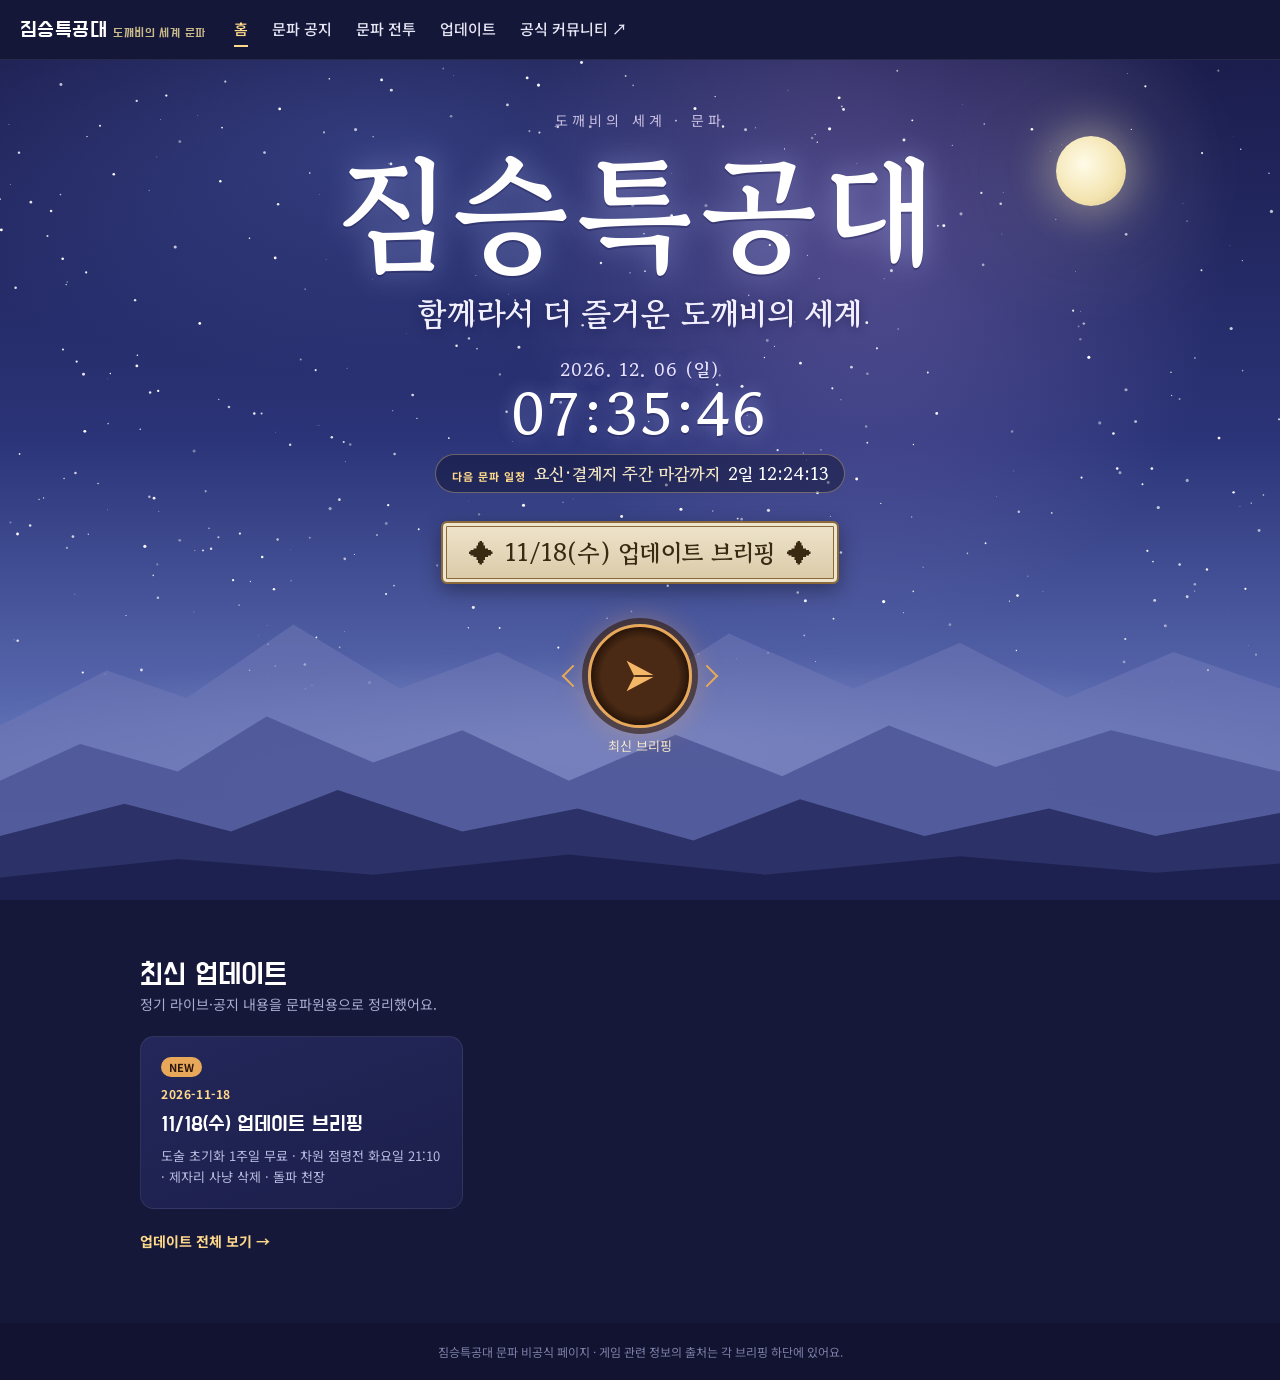
==== index.html @ 5939bd53 "문파 전투: 게임 화면·공식 일정 반영" ====
<!doctype html>
<html lang="ko">
<head>
<meta charset="utf-8">
<meta name="viewport" content="width=device-width,initial-scale=1,viewport-fit=cover">
<title>짐승특공대 · 도깨비의 세계 문파</title>
<link rel="preconnect" href="https://fonts.googleapis.com">
<link rel="preconnect" href="https://fonts.gstatic.com" crossorigin>
<link rel="stylesheet" href="https://fonts.googleapis.com/css2?family=Do+Hyeon&family=Gowun+Batang:wght@700&family=Noto+Sans+KR:wght@400;500;700&display=swap">
<link rel="stylesheet" href="site.css">
<style>
*{box-sizing:border-box}
html,body{margin:0;background:#16183a;color:#fff;font-family:"Noto Sans KR",system-ui,sans-serif}

/* ── 첫 화면 ── */
.hero{position:relative;min-height:calc(100svh - 60px);overflow:hidden;display:flex;flex-direction:column;align-items:center;justify-content:center;text-align:center;
  background:
    radial-gradient(ellipse 40% 70% at 68% 20%,rgba(170,140,220,.35),transparent 70%),
    radial-gradient(ellipse 60% 40% at 30% 10%,rgba(90,110,200,.35),transparent 70%),
    linear-gradient(180deg,#1b1d4d 0%,#2b3478 45%,#5a6ab0 78%,#8a90c8 100%)}
#sky{position:absolute;inset:0;width:100%;height:100%;pointer-events:none}
.moon{position:absolute;top:9%;right:12%;width:70px;height:70px;border-radius:50%;
  background:radial-gradient(circle at 40% 40%,#fffbe8,#f3e4b0 60%,#d9c48a);
  box-shadow:0 0 40px 10px rgba(255,240,190,.35),0 0 120px 40px rgba(255,240,190,.12)}
@media (max-width:600px){.moon{top:3%;right:7%;width:44px;height:44px}}
.mountains{position:absolute;left:0;right:0;bottom:0;width:100%;height:46%;pointer-events:none}
.mist{position:absolute;left:-10%;right:-10%;bottom:8%;height:22%;pointer-events:none;
  background:radial-gradient(ellipse at center,rgba(220,225,255,.28),transparent 65%);filter:blur(10px);animation:drift 18s ease-in-out infinite alternate}
@keyframes drift{from{transform:translateX(-4%)}to{transform:translateX(4%)}}

.hero-in{position:relative;z-index:2;display:flex;flex-direction:column;align-items:center;gap:18px;padding:40px 20px 18vh}
.kicker{font-size:14px;letter-spacing:.3em;color:#d9cfee;opacity:.9}
.title{font-family:"Gowun Batang",serif;font-weight:700;font-size:clamp(56px,12vw,124px);line-height:1;margin:0;
  color:#fff;letter-spacing:.04em;text-shadow:0 2px 0 rgba(30,30,80,.4),0 0 30px rgba(190,200,255,.45)}
.tagline{font-size:clamp(20px,3.2vw,32px);font-family:"Gowun Batang",serif;font-weight:700;color:#f2efff;margin:0;text-shadow:0 2px 10px rgba(20,20,60,.5)}
.clock{display:flex;flex-direction:column;align-items:center;gap:2px;margin:2px 0 4px;font-family:"Gowun Batang",serif;font-weight:700;color:#fff;text-shadow:0 2px 0 rgba(30,30,80,.4),0 0 18px rgba(190,200,255,.4)}
.clock .cd{font-size:clamp(14px,1.8vw,18px);color:#e6e0ff;letter-spacing:.06em}
.clock .ct{font-size:clamp(34px,6vw,58px);line-height:1.05;letter-spacing:.06em;font-variant-numeric:tabular-nums}
.clock .nx{margin-top:8px;display:inline-flex;align-items:baseline;gap:8px;flex-wrap:wrap;justify-content:center;padding:6px 16px;border-radius:999px;background:rgba(12,14,40,.45);border:1px solid rgba(255,217,138,.35);color:#f3e6c4;text-decoration:none;font-size:clamp(14px,1.8vw,17px);text-shadow:none}
.clock .nx:hover{border-color:#ffd98a}
.clock .nx .nxl{font-family:"Noto Sans KR",sans-serif;font-size:11px;font-weight:700;letter-spacing:.08em;color:#ffd98a}
.clock .nx b{color:#fff;font-variant-numeric:tabular-nums}
.plaque{display:inline-flex;align-items:center;gap:12px;margin-top:6px;padding:12px 26px;border-radius:6px;
  font-family:"Gowun Batang",serif;font-weight:700;font-size:clamp(17px,2.4vw,24px);color:#3a2a14;text-decoration:none;
  background:linear-gradient(#efe4cc,#d9c9a6);border:2px solid #8a6a3a;
  box-shadow:inset 0 0 0 3px #efe4cc,inset 0 0 0 4px #8a6a3a,0 6px 20px rgba(0,0,0,.35);transition:transform .2s}
.plaque:hover{transform:translateY(-2px)}
.go{margin-top:22px;width:104px;height:104px;border-radius:50%;display:grid;place-items:center;text-decoration:none;
  background:radial-gradient(circle,#4a2a14 55%,#2a160a 70%);border:3px solid #e8a85a;
  box-shadow:0 0 0 6px rgba(42,22,10,.6),0 0 30px rgba(255,170,80,.45);animation:pulse 2.6s ease-in-out infinite;position:relative}
.go::before,.go::after{content:"";position:absolute;width:14px;height:14px;border:2px solid #e8a85a;border-width:2px 2px 0 0;top:50%}
.go::before{left:-26px;transform:translateY(-50%) rotate(-135deg)}
.go::after{right:-26px;transform:translateY(-50%) rotate(45deg)}
.go svg{width:46px;height:46px}
.go span{position:absolute;bottom:-30px;font-size:13px;color:#f6e7c8;white-space:nowrap}
@keyframes pulse{0%,100%{box-shadow:0 0 0 6px rgba(42,22,10,.6),0 0 24px rgba(255,170,80,.35)}50%{box-shadow:0 0 0 6px rgba(42,22,10,.6),0 0 44px rgba(255,170,80,.7)}}
.leaf{position:absolute;top:-20px;width:12px;height:7px;border-radius:0 100% 0 100%;background:#9fbf5a;opacity:.75;pointer-events:none;animation:fall linear infinite}
@keyframes fall{to{transform:translate(var(--dx),110vh) rotate(720deg)}}

/* ── 최신 업데이트 ── */
.latest{background:#16183a;padding:56px 20px 72px}
.latest .in{max-width:1000px;margin:0 auto;display:flex;flex-direction:column;gap:22px}
.latest h2{font-family:"Do Hyeon",sans-serif;font-weight:400;font-size:30px;margin:0}
.latest .sub{color:#a9acd0;font-size:14px;margin:0}
.cards{display:grid;grid-template-columns:repeat(auto-fill,minmax(280px,1fr));gap:16px}
.ucard{display:flex;flex-direction:column;gap:8px;padding:20px;border-radius:14px;text-decoration:none;color:#fff;
  background:linear-gradient(160deg,#23275a,#1c1f4a);border:1px solid rgba(255,255,255,.08);transition:transform .2s,border-color .2s}
.ucard:hover{transform:translateY(-3px);border-color:#ffd98a}
.ucard .d{font-size:12px;color:#ffd98a;font-weight:700;letter-spacing:.05em}
.ucard .t{font-family:"Do Hyeon",sans-serif;font-size:22px}
.ucard .s{font-size:13px;color:#b9bce0;line-height:1.6}
.ucard .new{align-self:flex-start;font-size:11px;font-weight:700;background:#e8a85a;color:#2a160a;padding:2px 8px;border-radius:99px}
.more{align-self:flex-start;color:#ffd98a;text-decoration:none;font-size:14px;font-weight:700}
footer{background:#111330;color:#7d80a8;font-size:12px;text-align:center;padding:20px}
@media (prefers-reduced-motion:reduce){.mist,.go,.leaf{animation:none}.leaf{display:none}}
</style>
</head>
<body>
<header class="gnb">
  <a class="logo" href="index.html">짐승특공대<small>도깨비의 세계 문파</small></a>
  <nav>
    <a href="index.html" class="on">홈</a>
    <a href="notice.html">문파 공지</a>
    <a href="battle.html">문파 전투</a>
    <a href="updates.html">업데이트</a>
    <a href="https://forum.kakaogames.com/dokkaebi" target="_blank" rel="noopener"><span class="pc">공식 </span>커뮤니티 ↗</a>
  </nav>
</header>

<section class="hero">
  <canvas id="sky" aria-hidden="true"></canvas>
  <div class="moon" aria-hidden="true"></div>
  <div class="mist" aria-hidden="true"></div>
  <svg class="mountains" viewBox="0 0 1440 420" preserveAspectRatio="none" aria-hidden="true">
    <path fill="#6f78b6" opacity=".55" d="M0 230 L120 170 L210 200 L330 120 L450 190 L560 150 L690 210 L820 130 L960 190 L1080 140 L1200 200 L1320 150 L1440 190 V420 H0Z"/>
    <path fill="#4a5394" opacity=".8" d="M0 290 L90 250 L200 280 L300 220 L420 270 L520 235 L640 290 L760 240 L880 285 L1000 230 L1120 275 L1250 235 L1440 280 V420 H0Z"/>
    <path fill="#2c3268" d="M0 350 L140 315 L260 345 L380 300 L520 345 L650 320 L780 355 L900 310 L1040 350 L1180 320 L1300 350 L1440 325 V420 H0Z"/>
    <path fill="#1d2150" d="M0 395 L200 375 L420 392 L640 370 L860 392 L1080 372 L1300 390 L1440 380 V420 H0Z"/>
  </svg>

  <div class="hero-in">
    <span class="kicker">도깨비의 세계 · 문파</span>
    <h1 class="title">짐승특공대</h1>
    <p class="tagline">함께라서 더 즐거운 도깨비의 세계</p>
    <div class="clock" aria-live="off"><span class="cd" id="clkDate"></span><span class="ct" id="clkTime">--:--:--</span><a class="nx" id="nx" href="battle.html"><span class="nxl">다음 문파 일정</span><span id="nxName">-</span><b id="nxCd">-</b></a></div>
    <a class="plaque" id="latestPlaque" href="updates.html">✦ <span>업데이트 브리핑 보기</span> ✦</a>
    <a class="go" id="latestGo" href="updates.html" aria-label="최신 업데이트 브리핑 열기">
      <svg viewBox="0 0 48 48"><path d="M10 8 L40 24 L10 40 L18 24Z" fill="#f4b768"/><path d="M18 24 L40 24" stroke="#4a2a14" stroke-width="2"/></svg>
      <span>최신 브리핑</span>
    </a>
  </div>
</section>

<section class="latest">
  <div class="in">
    <div><h2>최신 업데이트</h2><p class="sub">정기 라이브·공지 내용을 문파원용으로 정리했어요.</p></div>
    <div class="cards" id="cards"></div>
    <a class="more" href="updates.html">업데이트 전체 보기 →</a>
  </div>
</section>

<footer>짐승특공대 문파 비공식 페이지 · 게임 관련 정보의 출처는 각 브리핑 하단에 있어요.</footer>

<script src="updates.js"></script>
<script src="schedule.js"></script>
<script>
(function(){
  /* 최신 브리핑 연결 + 카드 3개 */
  var list=(window.UPDATES||[]).slice(0,3);
  if(list[0]){
    document.getElementById('latestPlaque').href=list[0].file;
    document.getElementById('latestPlaque').querySelector('span').textContent=list[0].title;
    document.getElementById('latestGo').href=list[0].file;
  }
  document.getElementById('cards').innerHTML=list.map(function(u,i){
    return '<a class="ucard" href="'+u.file+'">'+(i===0?'<span class="new">NEW</span>':'')+
      '<span class="d">'+u.date+'</span><span class="t">'+u.title+'</span><span class="s">'+u.summary+'</span></a>';
  }).join('');

  /* 실시간 시계 (한국 시간) */
  var dEl=document.getElementById('clkDate'),tEl=document.getElementById('clkTime');
  var fd=new Intl.DateTimeFormat('ko-KR',{timeZone:'Asia/Seoul',year:'numeric',month:'2-digit',day:'2-digit',weekday:'short'});
  var ft=new Intl.DateTimeFormat('ko-KR',{timeZone:'Asia/Seoul',hour:'2-digit',minute:'2-digit',second:'2-digit',hour12:false});
  function tick(){var n=new Date(),p={};fd.formatToParts(n).forEach(function(x){p[x.type]=x.value;});
    dEl.textContent=p.year+'. '+p.month+'. '+p.day+' ('+p.weekday+')';
    tEl.textContent=ft.format(n).replace(/^24/,'00');
    if(window.BattleTime){var s=BattleTime.soonest(n.getTime());
      document.getElementById('nxName').textContent=s.live?s.b.name:(s.b.kind==='deadline'?'요신·결계지 주간 마감까지':s.b.name+'까지');
      document.getElementById('nxCd').textContent=s.live?'지금 전투 시작!':BattleTime.fmt(s.ms).text;}}
  tick();setInterval(tick,1000);

  /* 별 반짝임 */
  var c=document.getElementById('sky'),x=c.getContext('2d'),stars=[],dpr=Math.min(window.devicePixelRatio||1,2);
  var still=window.matchMedia('(prefers-reduced-motion: reduce)').matches;
  function size(){c.width=c.offsetWidth*dpr;c.height=c.offsetHeight*dpr;stars=[];
    var n=Math.round(c.offsetWidth*c.offsetHeight/2600);
    for(var i=0;i<n;i++)stars.push({x:Math.random()*c.width,y:Math.random()*c.height*.75,r:(Math.random()*1.3+.3)*dpr,p:Math.random()*6.28,s:Math.random()*.02+.005});}
  function draw(){x.clearRect(0,0,c.width,c.height);
    for(var i=0;i<stars.length;i++){var s=stars[i];s.p+=s.s;x.globalAlpha=.35+.65*Math.abs(Math.sin(s.p));
      x.fillStyle='#fff';x.beginPath();x.arc(s.x,s.y,s.r,0,6.28);x.fill();}
    if(!still)requestAnimationFrame(draw);}
  size();draw();window.addEventListener('resize',function(){size();if(still)draw();});

  /* 떨어지는 잎 */
  if(!still){var h=document.querySelector('.hero');
    for(var i=0;i<9;i++){var l=document.createElement('i');l.className='leaf';
      l.style.left=(Math.random()*100)+'%';l.style.setProperty('--dx',(Math.random()*240-120)+'px');
      l.style.animationDuration=(10+Math.random()*10)+'s';l.style.animationDelay=(-Math.random()*20)+'s';
      if(i%3===0)l.style.background='#f2a7b8';h.appendChild(l);}}
})();
</script>
</body>
</html>
---- site.css ----
/* 공통 상단 메뉴 (모든 페이지) */
.gnb{position:sticky;top:0;z-index:50;display:flex;align-items:center;gap:28px;
  height:60px;padding:0 max(20px,env(safe-area-inset-left,0px));
  background:rgba(22,24,58,.92);backdrop-filter:blur(8px);-webkit-backdrop-filter:blur(8px);
  border-bottom:1px solid rgba(255,255,255,.08);font-family:"Noto Sans KR",system-ui,sans-serif}
.gnb .logo{font-family:"Do Hyeon","Noto Sans KR",sans-serif;font-size:22px;color:#fff;text-decoration:none;letter-spacing:.02em;white-space:nowrap}
.gnb .logo small{font-size:13px;color:#c8b98a;margin-left:6px}
.gnb nav{display:flex;gap:24px;overflow-x:auto;scrollbar-width:none}
.gnb nav a{color:#e6e6f5;text-decoration:none;font-size:15px;font-weight:500;white-space:nowrap;padding:6px 0;border-bottom:2px solid transparent}
.gnb nav a:hover{color:#fff}
.gnb nav a.on{color:#ffd98a;border-bottom-color:#ffd98a}
@media (max-width:560px){.gnb{gap:16px}.gnb .logo small{display:none}.gnb nav{gap:16px}.gnb nav a{font-size:14px}}
@media (max-width:420px){.gnb .pc{display:none}.gnb{gap:12px}.gnb nav{gap:12px}}
@media (max-width:480px){.gnb .logo{display:none}.gnb nav{gap:14px}.gnb nav a{font-size:14px}}
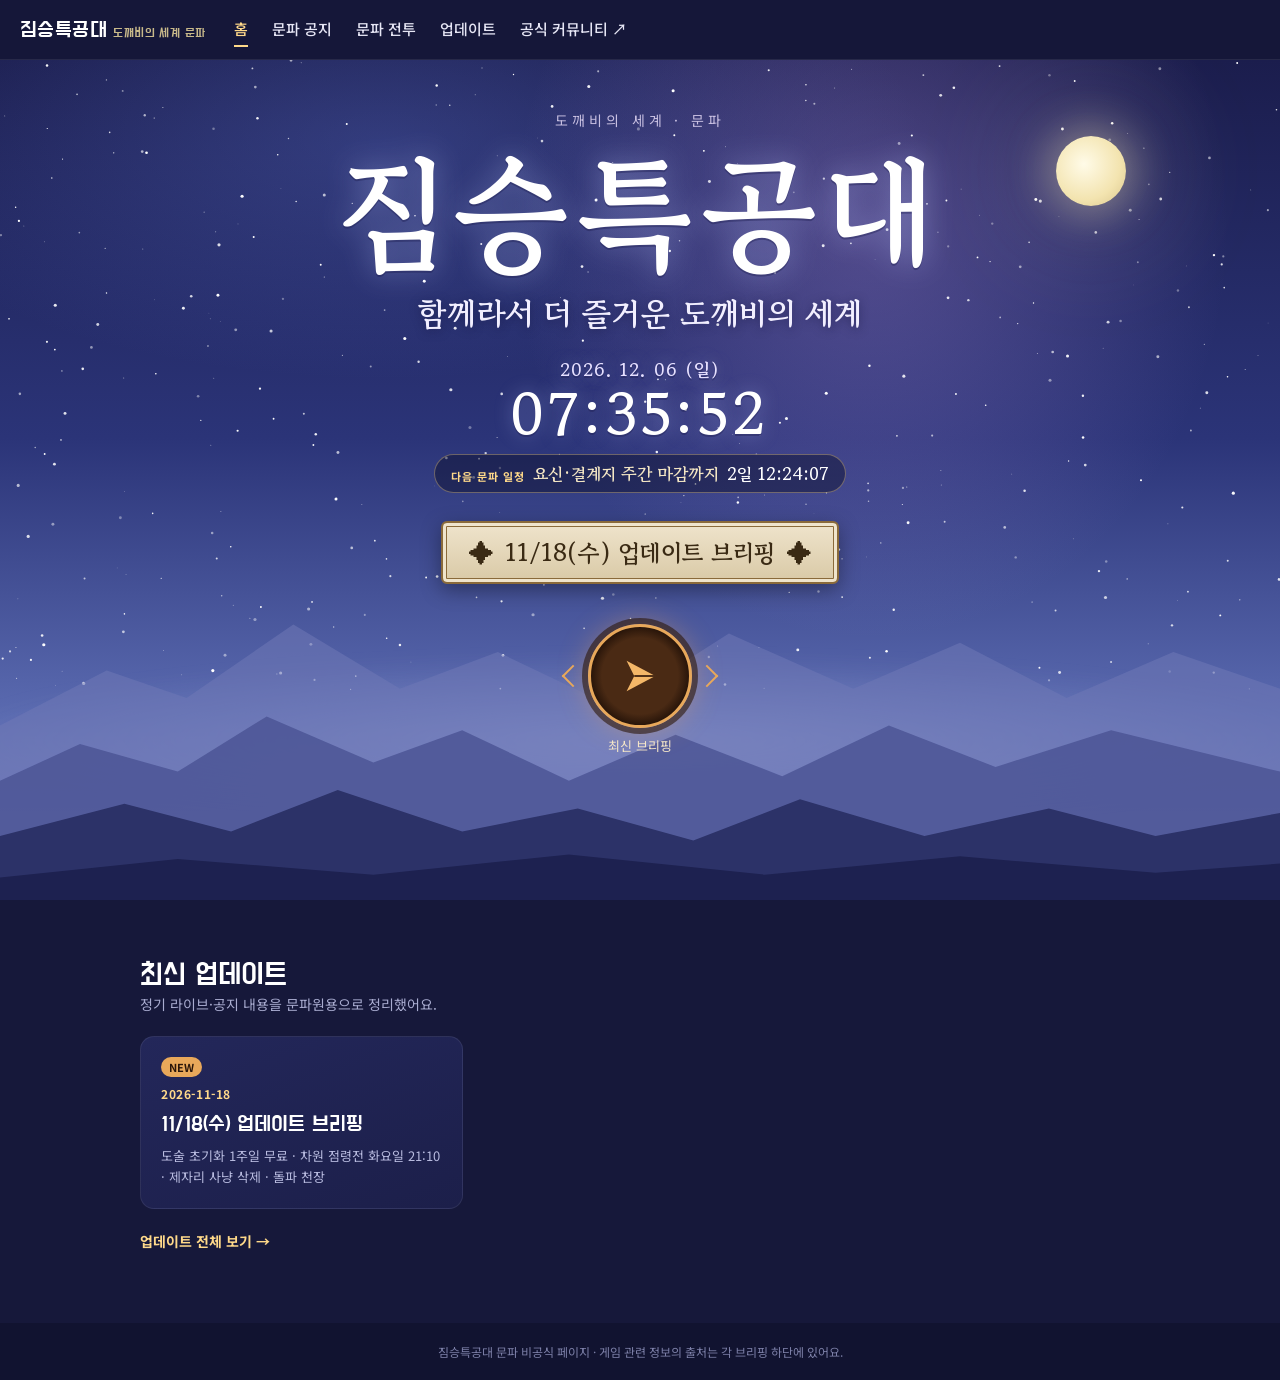
==== commit d9c41fdf: "일정 스크립트 캐시 갱신" ====
--- a/index.html
+++ b/index.html
@@ -122,7 +122,7 @@
 <footer>짐승특공대 문파 비공식 페이지 · 게임 관련 정보의 출처는 각 브리핑 하단에 있어요.</footer>
 
 <script src="updates.js"></script>
-<script src="schedule.js"></script>
+<script src="schedule.js?v=2"></script>
 <script>
 (function(){
   /* 최신 브리핑 연결 + 카드 3개 */
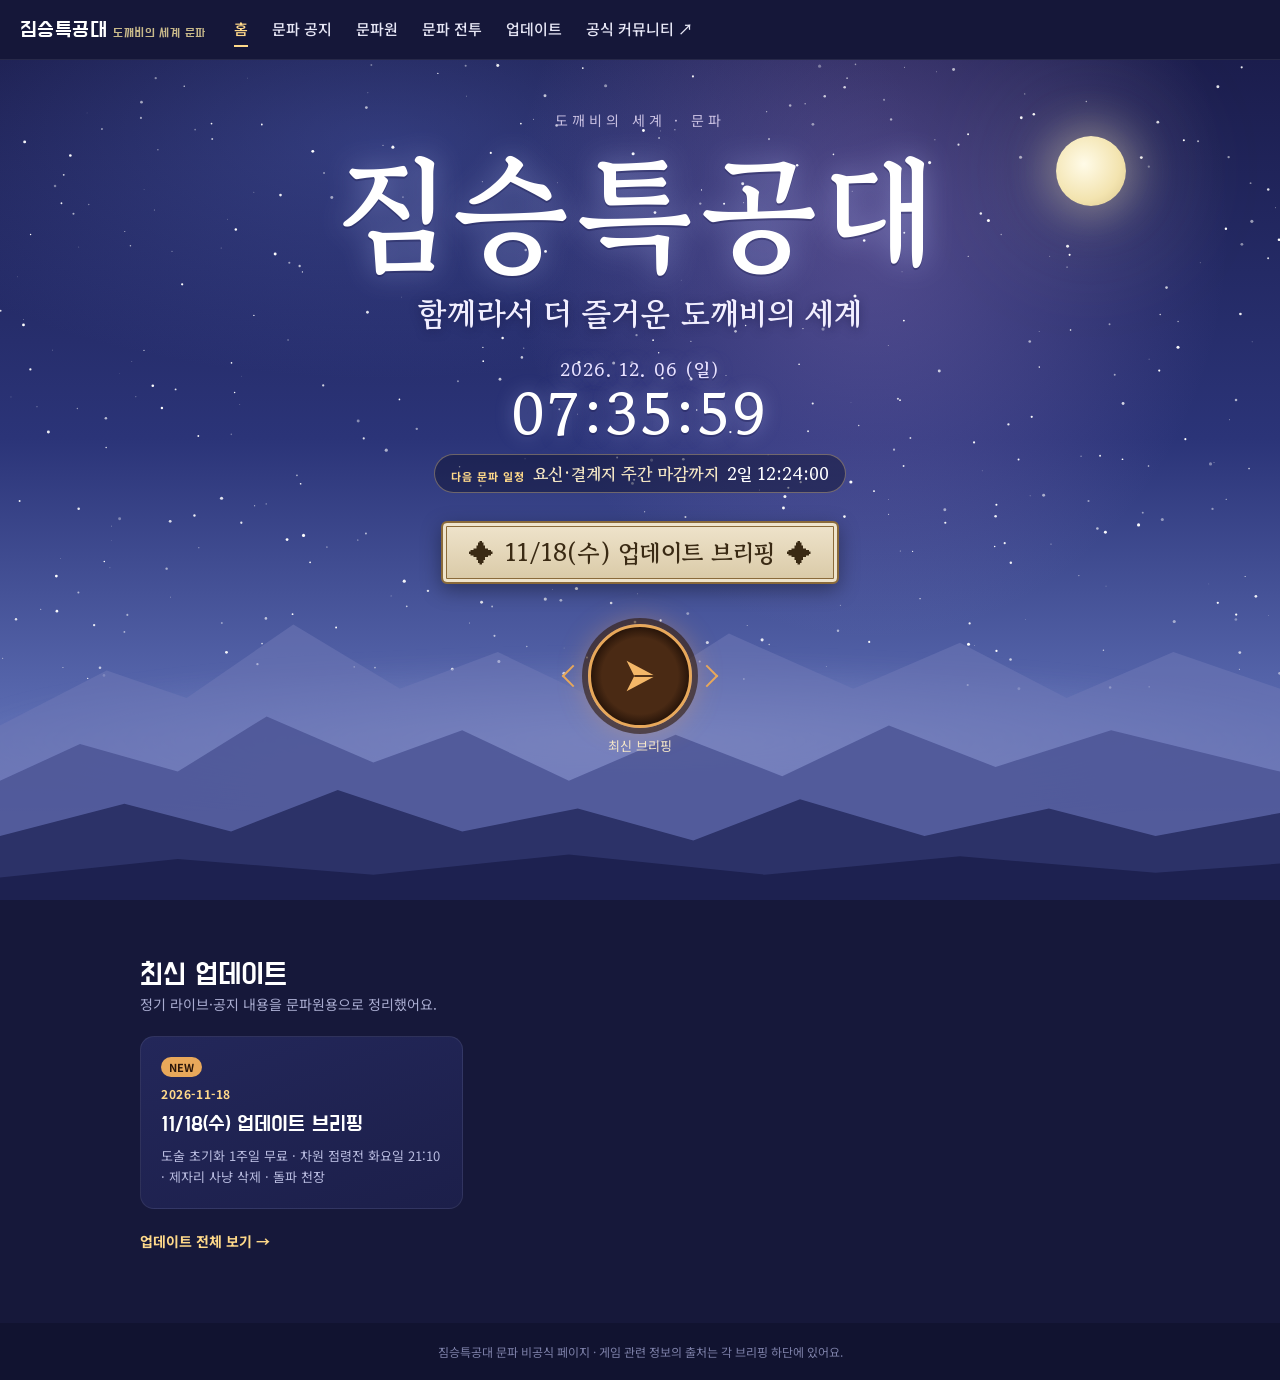
==== commit 1dc8a033: "문파원 탭 추가" ====
--- a/index.html
+++ b/index.html
@@ -81,6 +81,7 @@
   <nav>
     <a href="index.html" class="on">홈</a>
     <a href="notice.html">문파 공지</a>
+    <a href="members.html">문파원</a>
     <a href="battle.html">문파 전투</a>
     <a href="updates.html">업데이트</a>
     <a href="https://forum.kakaogames.com/dokkaebi" target="_blank" rel="noopener"><span class="pc">공식 </span>커뮤니티 ↗</a>
--- a/site.css
+++ b/site.css
@@ -12,3 +12,4 @@
 @media (max-width:560px){.gnb{gap:16px}.gnb .logo small{display:none}.gnb nav{gap:16px}.gnb nav a{font-size:14px}}
 @media (max-width:420px){.gnb .pc{display:none}.gnb{gap:12px}.gnb nav{gap:12px}}
 @media (max-width:480px){.gnb .logo{display:none}.gnb nav{gap:14px}.gnb nav a{font-size:14px}}
+@media (max-width:400px){.gnb nav{gap:11px}.gnb nav a{font-size:13px}}
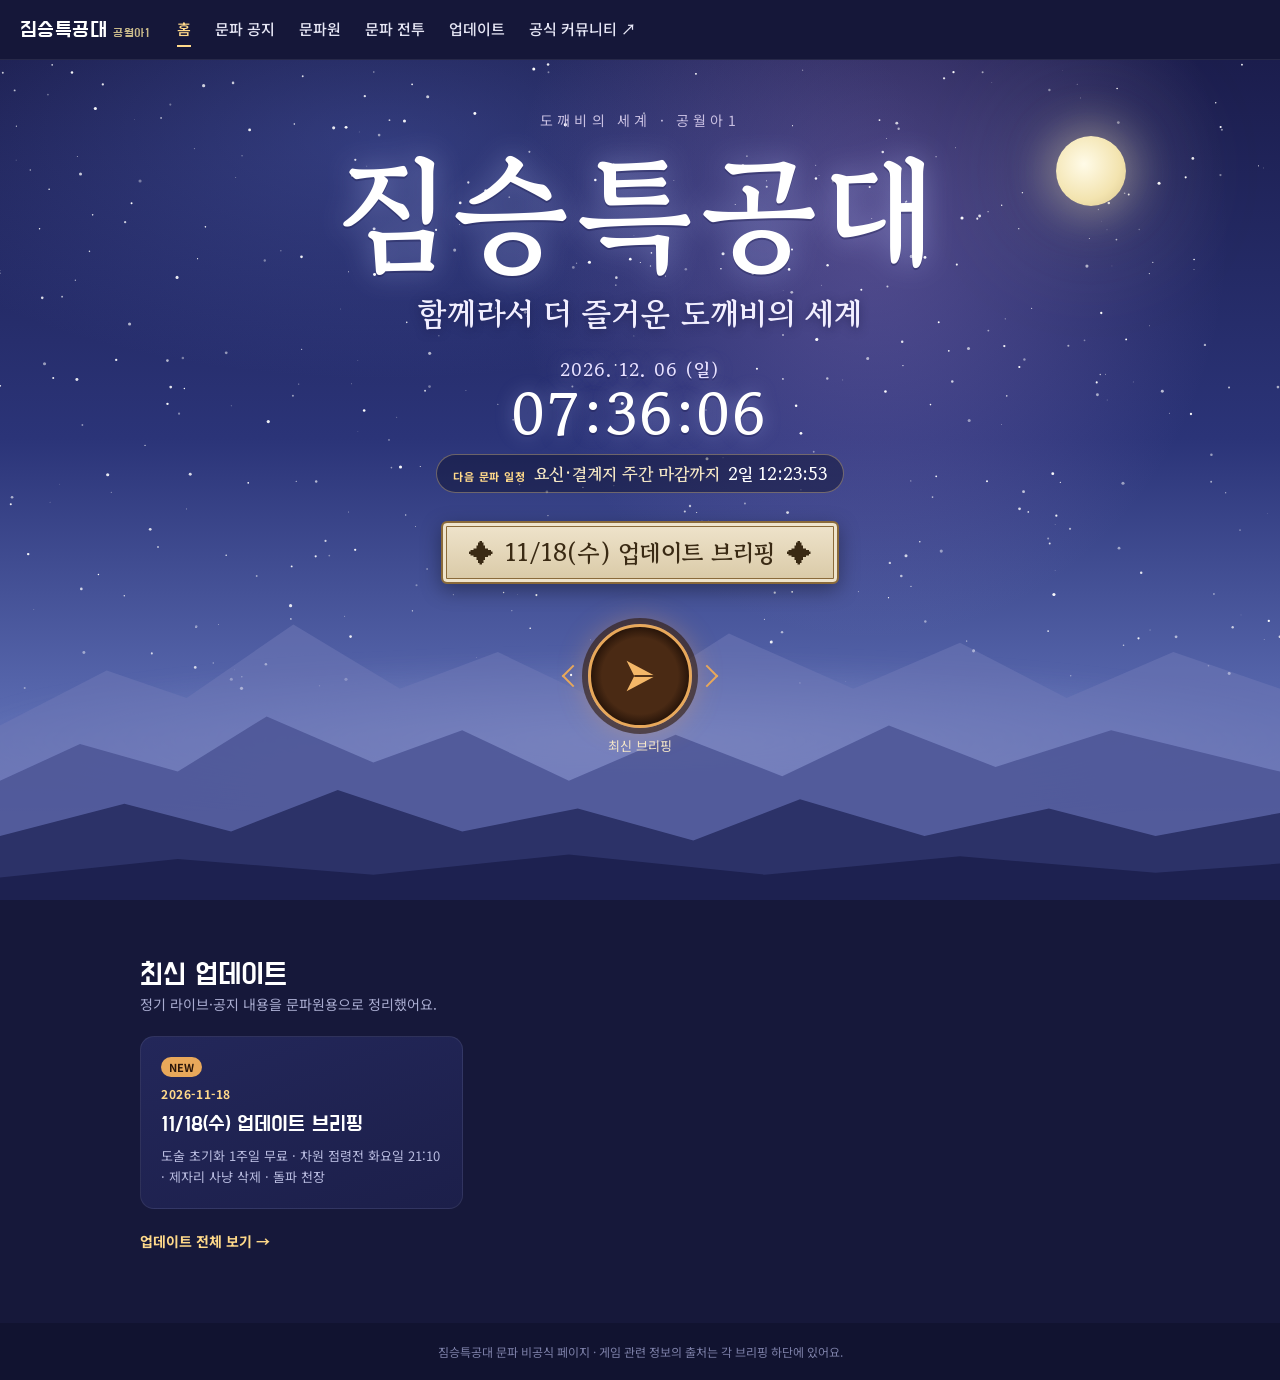
==== commit 69910a0a: "서버명 공월아1 표기" ====
--- a/index.html
+++ b/index.html
@@ -77,7 +77,7 @@
 </head>
 <body>
 <header class="gnb">
-  <a class="logo" href="index.html">짐승특공대<small>도깨비의 세계 문파</small></a>
+  <a class="logo" href="index.html">짐승특공대<small>공월아1</small></a>
   <nav>
     <a href="index.html" class="on">홈</a>
     <a href="notice.html">문파 공지</a>
@@ -100,7 +100,7 @@
   </svg>
 
   <div class="hero-in">
-    <span class="kicker">도깨비의 세계 · 문파</span>
+    <span class="kicker">도깨비의 세계 · 공월아1</span>
     <h1 class="title">짐승특공대</h1>
     <p class="tagline">함께라서 더 즐거운 도깨비의 세계</p>
     <div class="clock" aria-live="off"><span class="cd" id="clkDate"></span><span class="ct" id="clkTime">--:--:--</span><a class="nx" id="nx" href="battle.html"><span class="nxl">다음 문파 일정</span><span id="nxName">-</span><b id="nxCd">-</b></a></div>
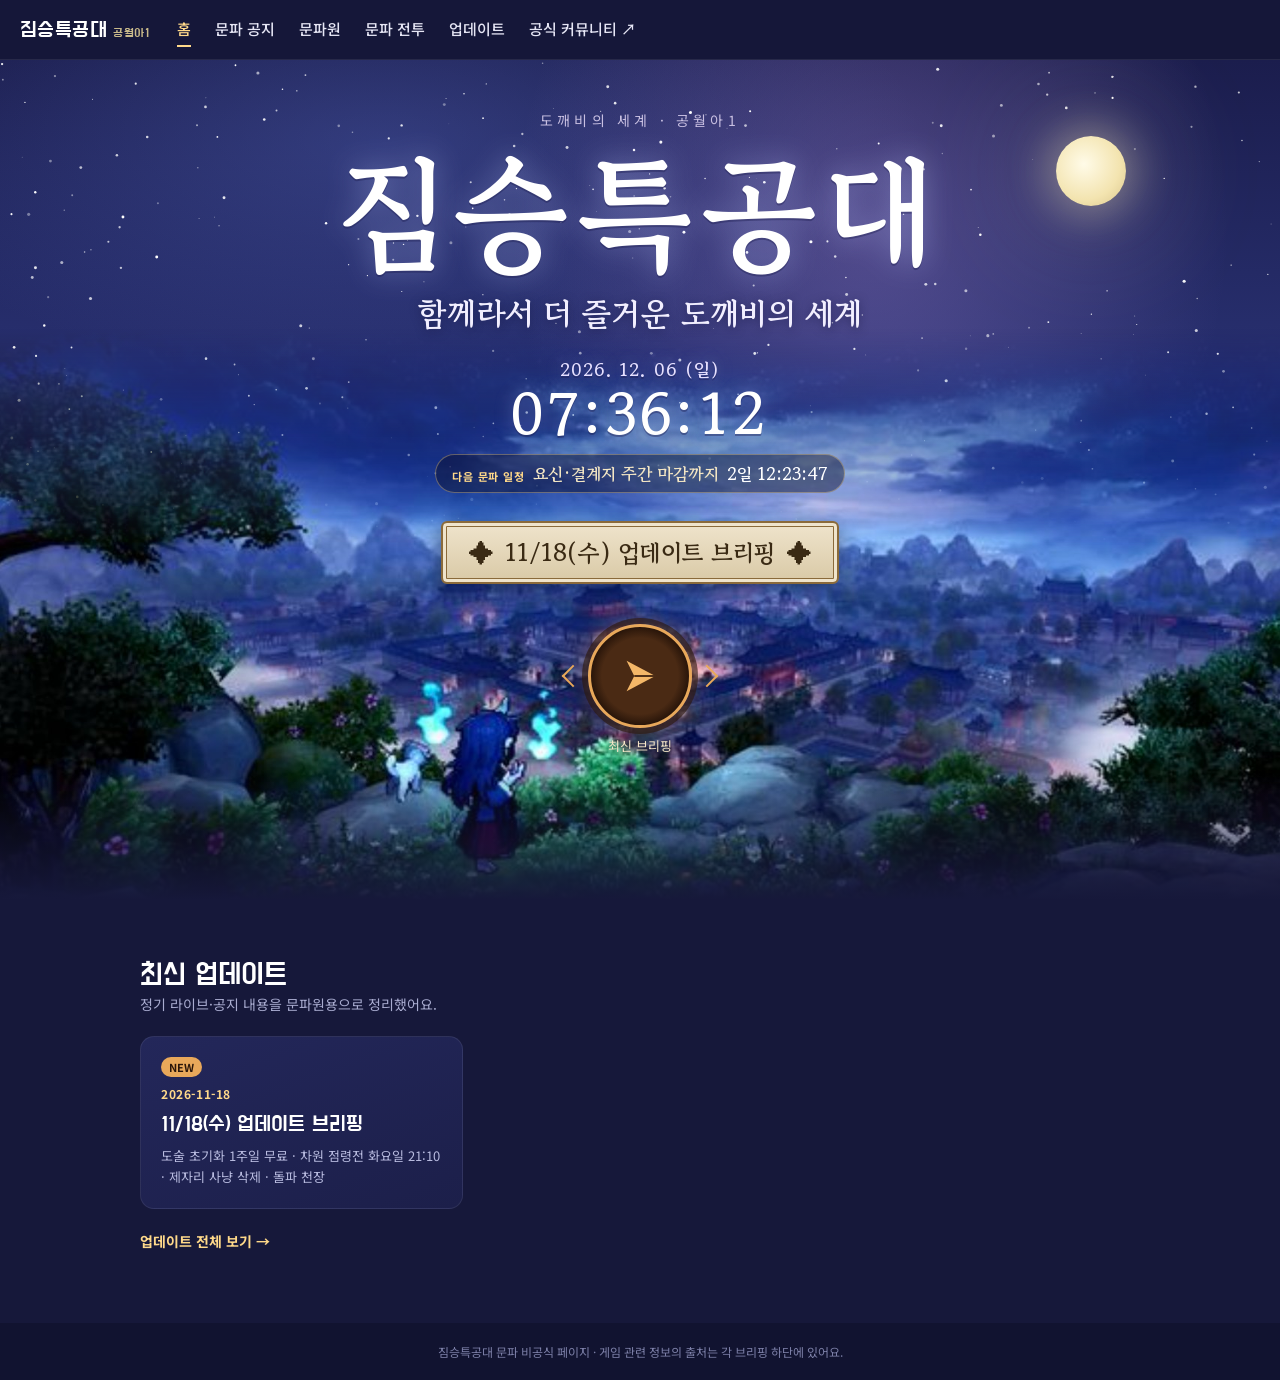
==== commit b8828442: "메인 배경 산 부분을 게임 풍경으로 교체" ====
--- a/index.html
+++ b/index.html
@@ -23,7 +23,11 @@
   background:radial-gradient(circle at 40% 40%,#fffbe8,#f3e4b0 60%,#d9c48a);
   box-shadow:0 0 40px 10px rgba(255,240,190,.35),0 0 120px 40px rgba(255,240,190,.12)}
 @media (max-width:600px){.moon{top:3%;right:7%;width:44px;height:44px}}
-.mountains{position:absolute;left:0;right:0;bottom:0;width:100%;height:46%;pointer-events:none}
+.land{position:absolute;left:0;right:0;bottom:0;height:68%;pointer-events:none;
+  background:url(hero-land.jpg) center 62%/cover no-repeat;
+  -webkit-mask-image:linear-gradient(to bottom,transparent 0,#000 38%);mask-image:linear-gradient(to bottom,transparent 0,#000 38%)}
+.land::after{content:"";position:absolute;inset:auto 0 0 0;height:22%;background:linear-gradient(transparent,#16183a)}
+@media (max-width:600px){.land{height:58%;background-position:38% 62%}}
 .mist{position:absolute;left:-10%;right:-10%;bottom:8%;height:22%;pointer-events:none;
   background:radial-gradient(ellipse at center,rgba(220,225,255,.28),transparent 65%);filter:blur(10px);animation:drift 18s ease-in-out infinite alternate}
 @keyframes drift{from{transform:translateX(-4%)}to{transform:translateX(4%)}}
@@ -52,7 +56,7 @@
 .go::before{left:-26px;transform:translateY(-50%) rotate(-135deg)}
 .go::after{right:-26px;transform:translateY(-50%) rotate(45deg)}
 .go svg{width:46px;height:46px}
-.go span{position:absolute;bottom:-30px;font-size:13px;color:#f6e7c8;white-space:nowrap}
+.go span{position:absolute;bottom:-30px;font-size:13px;color:#f6e7c8;white-space:nowrap;text-shadow:0 1px 6px rgba(0,0,0,.8)}
 @keyframes pulse{0%,100%{box-shadow:0 0 0 6px rgba(42,22,10,.6),0 0 24px rgba(255,170,80,.35)}50%{box-shadow:0 0 0 6px rgba(42,22,10,.6),0 0 44px rgba(255,170,80,.7)}}
 .leaf{position:absolute;top:-20px;width:12px;height:7px;border-radius:0 100% 0 100%;background:#9fbf5a;opacity:.75;pointer-events:none;animation:fall linear infinite}
 @keyframes fall{to{transform:translate(var(--dx),110vh) rotate(720deg)}}
@@ -92,12 +96,7 @@
   <canvas id="sky" aria-hidden="true"></canvas>
   <div class="moon" aria-hidden="true"></div>
   <div class="mist" aria-hidden="true"></div>
-  <svg class="mountains" viewBox="0 0 1440 420" preserveAspectRatio="none" aria-hidden="true">
-    <path fill="#6f78b6" opacity=".55" d="M0 230 L120 170 L210 200 L330 120 L450 190 L560 150 L690 210 L820 130 L960 190 L1080 140 L1200 200 L1320 150 L1440 190 V420 H0Z"/>
-    <path fill="#4a5394" opacity=".8" d="M0 290 L90 250 L200 280 L300 220 L420 270 L520 235 L640 290 L760 240 L880 285 L1000 230 L1120 275 L1250 235 L1440 280 V420 H0Z"/>
-    <path fill="#2c3268" d="M0 350 L140 315 L260 345 L380 300 L520 345 L650 320 L780 355 L900 310 L1040 350 L1180 320 L1300 350 L1440 325 V420 H0Z"/>
-    <path fill="#1d2150" d="M0 395 L200 375 L420 392 L640 370 L860 392 L1080 372 L1300 390 L1440 380 V420 H0Z"/>
-  </svg>
+  <div class="land" aria-hidden="true"></div>
 
   <div class="hero-in">
     <span class="kicker">도깨비의 세계 · 공월아1</span>
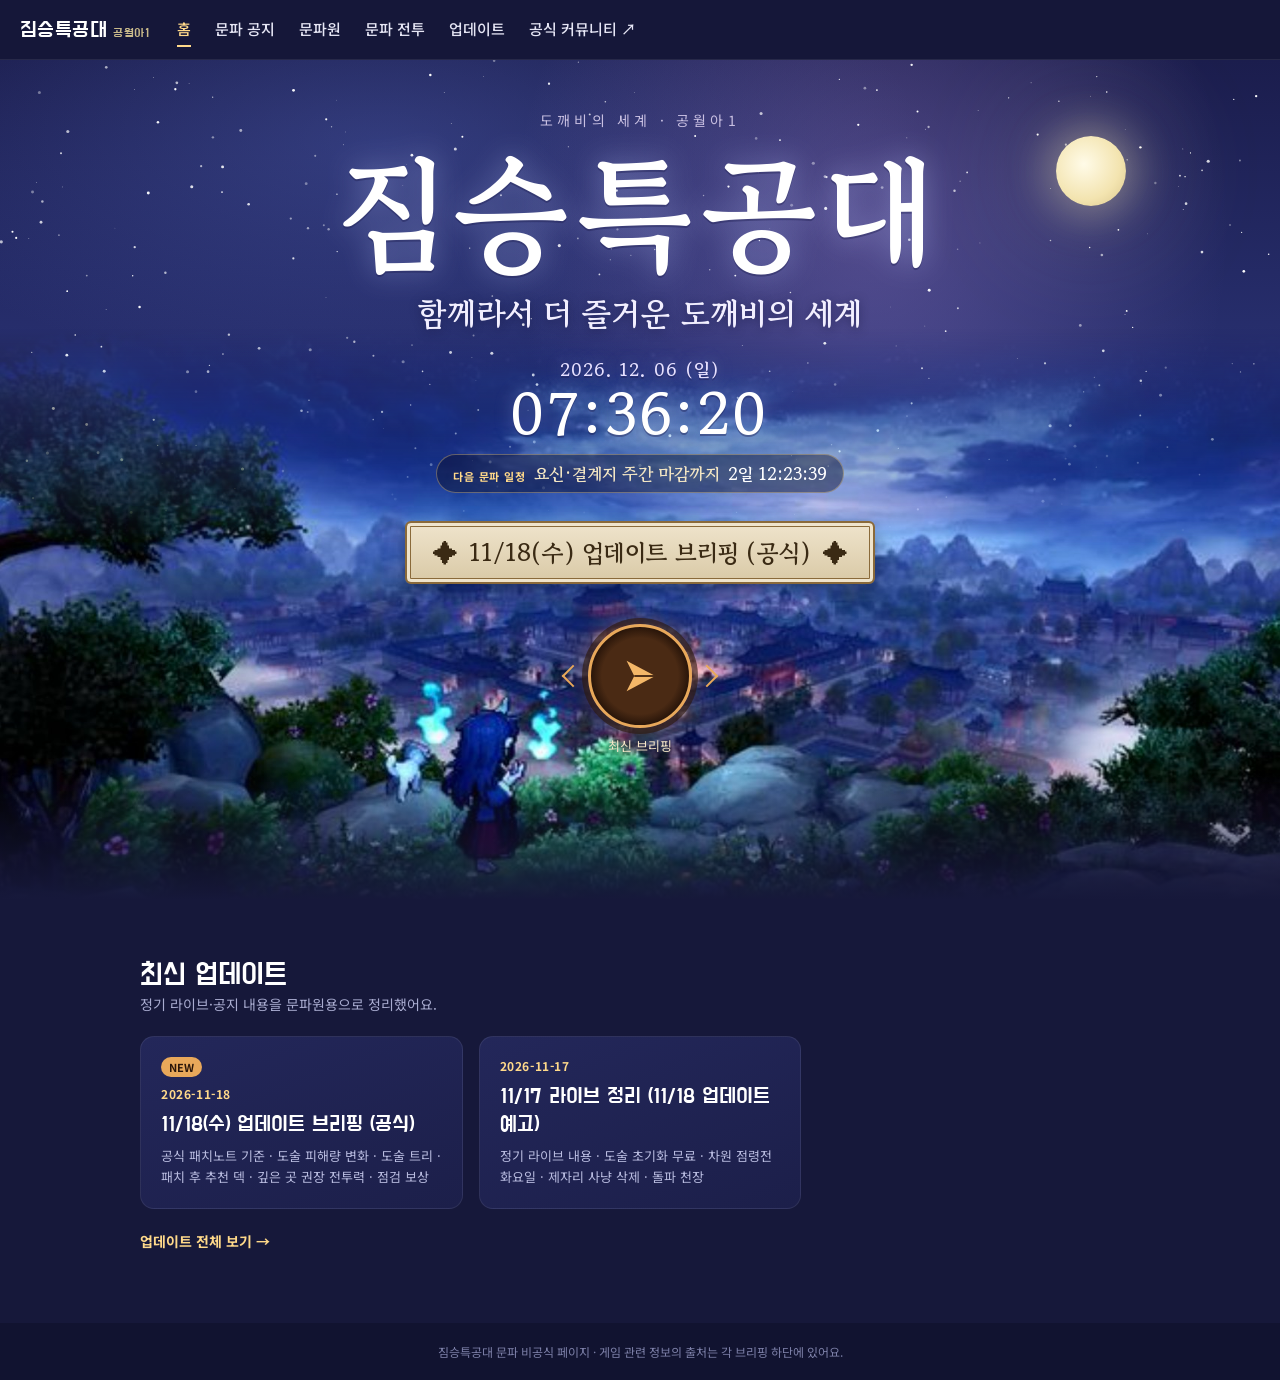
==== commit 83f285b2: "11/18 공식 패치 브리핑 추가" ====
--- a/index.html
+++ b/index.html
@@ -121,7 +121,7 @@
 
 <footer>짐승특공대 문파 비공식 페이지 · 게임 관련 정보의 출처는 각 브리핑 하단에 있어요.</footer>
 
-<script src="updates.js"></script>
+<script src="updates.js?v=2"></script>
 <script src="schedule.js?v=2"></script>
 <script>
 (function(){
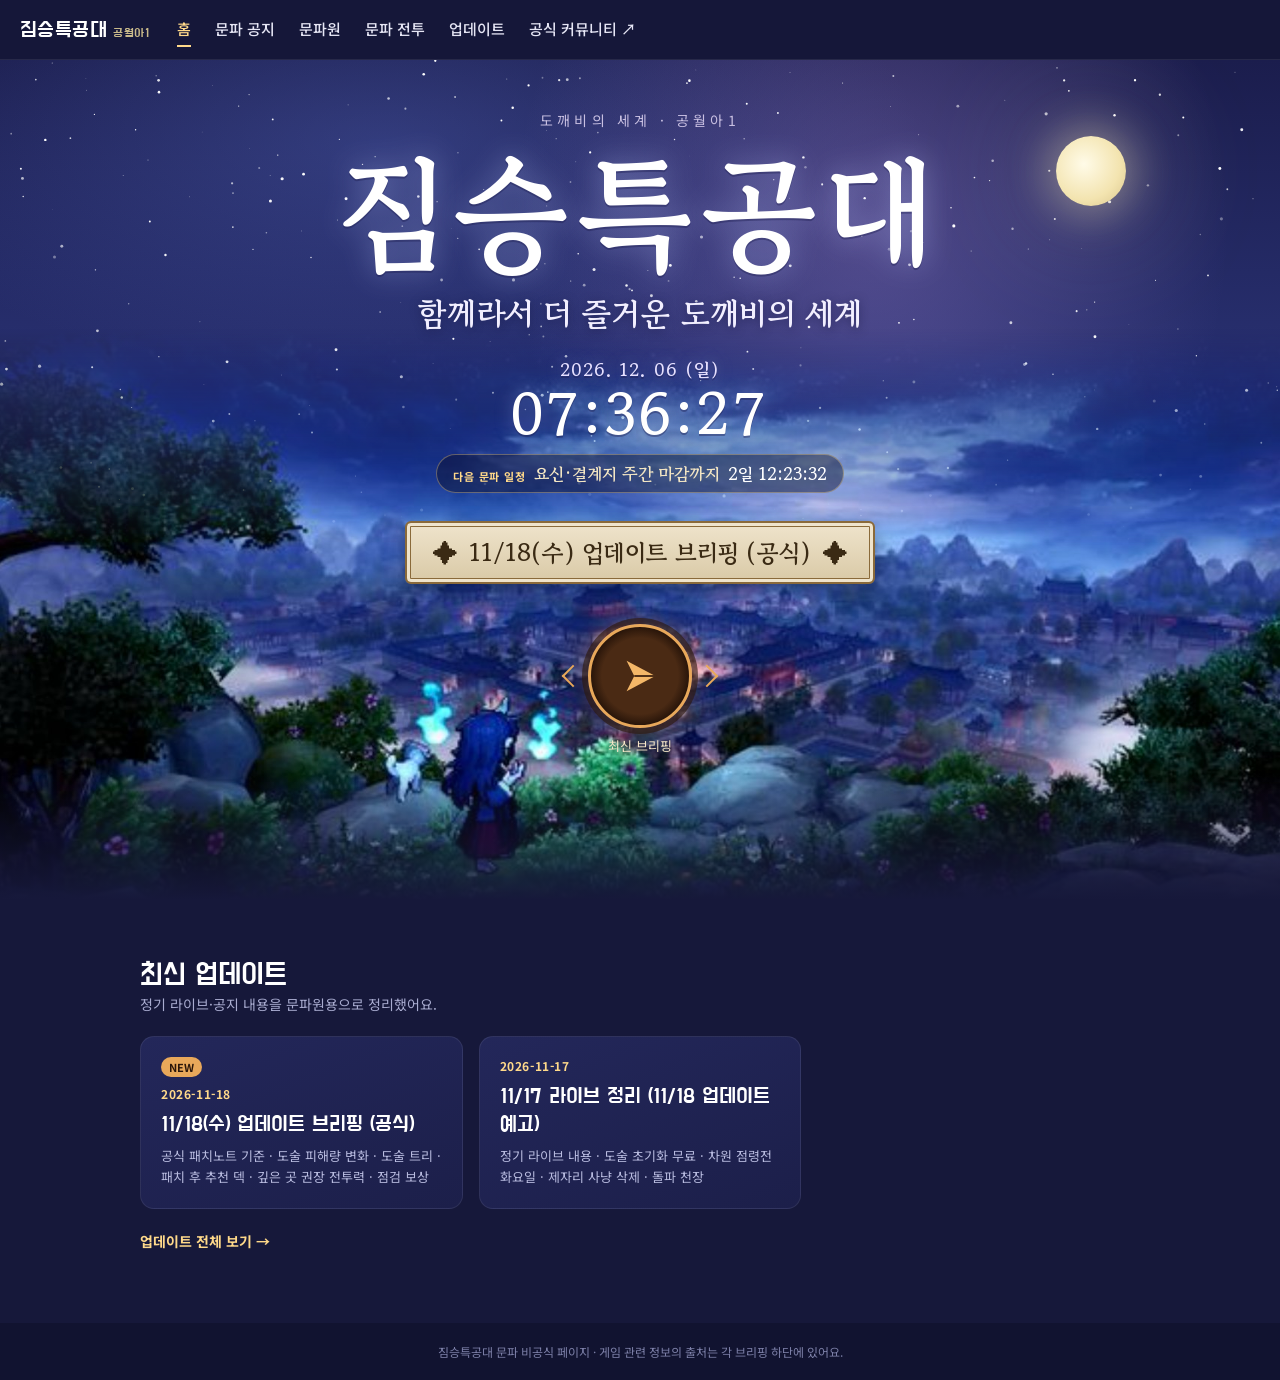
==== commit 0c31ea9b: "update-1118을 공식 패치 내용으로 교체, 라이브 정리는 분리" ====
--- a/index.html
+++ b/index.html
@@ -121,7 +121,7 @@
 
 <footer>짐승특공대 문파 비공식 페이지 · 게임 관련 정보의 출처는 각 브리핑 하단에 있어요.</footer>
 
-<script src="updates.js?v=2"></script>
+<script src="updates.js?v=3"></script>
 <script src="schedule.js?v=2"></script>
 <script>
 (function(){
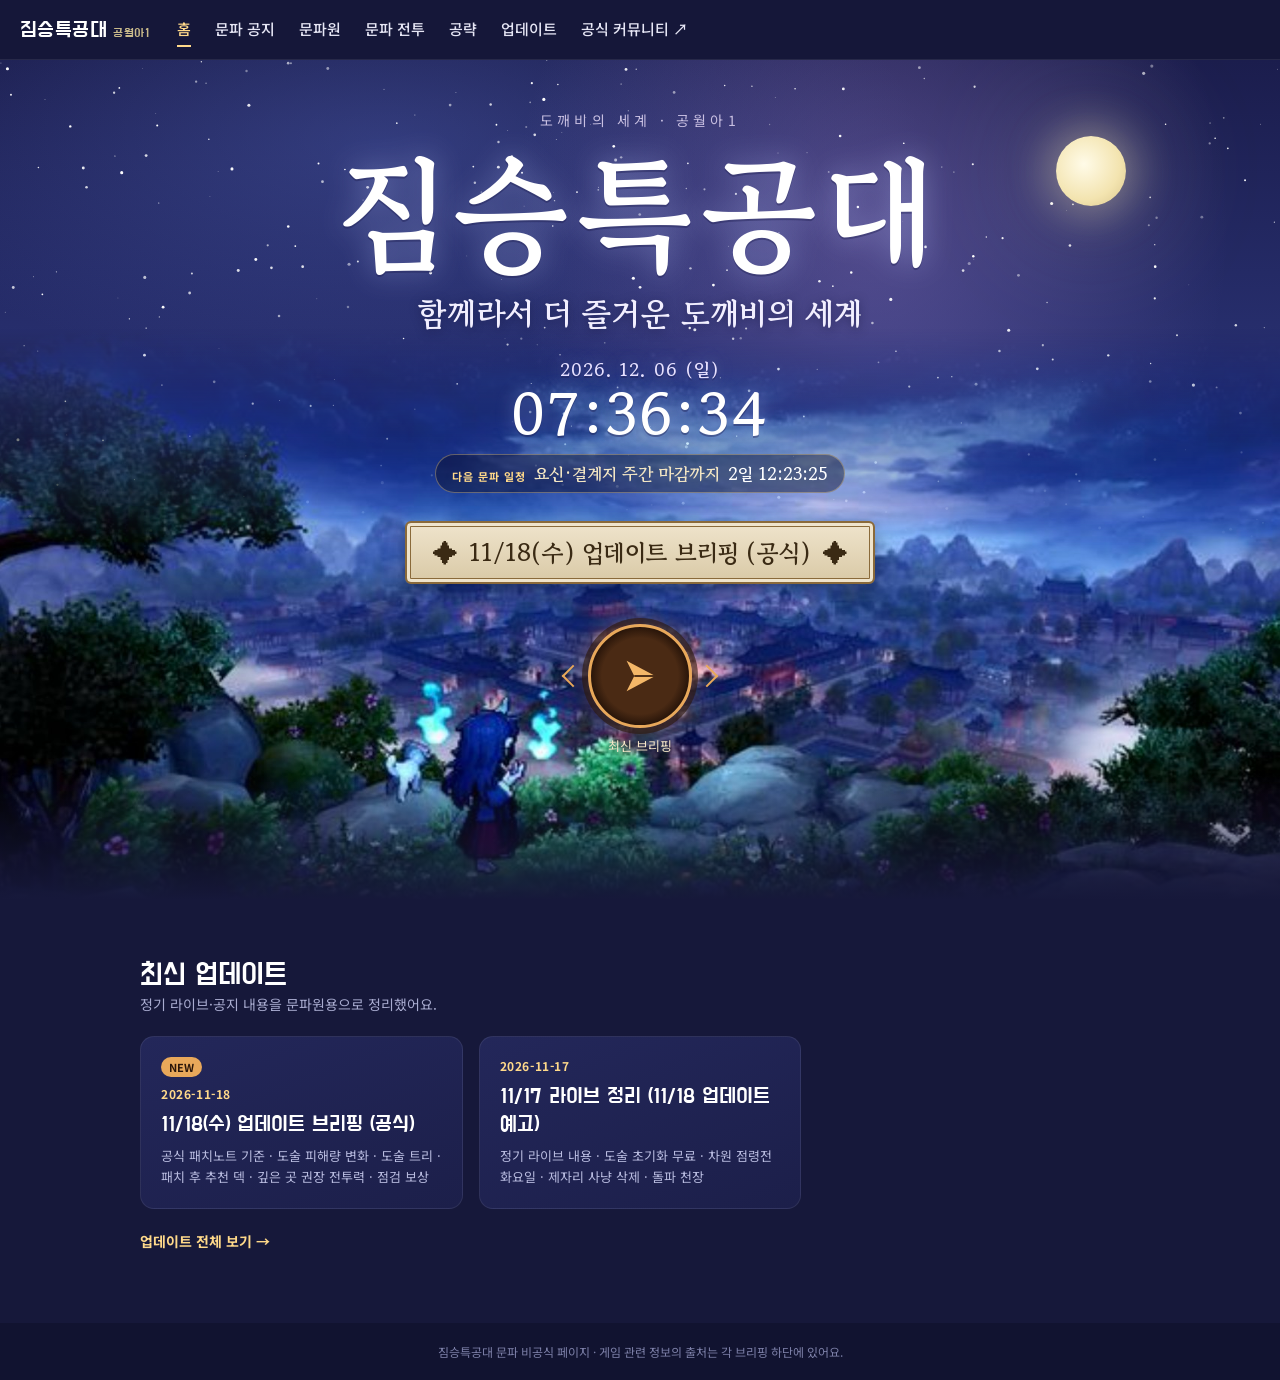
==== commit 74340a52: "공략 탭 추가: 불가살이 레이드 S 영상" ====
--- a/index.html
+++ b/index.html
@@ -87,6 +87,7 @@
     <a href="notice.html">문파 공지</a>
     <a href="members.html">문파원</a>
     <a href="battle.html">문파 전투</a>
+    <a href="guide.html">공략</a>
     <a href="updates.html">업데이트</a>
     <a href="https://forum.kakaogames.com/dokkaebi" target="_blank" rel="noopener"><span class="pc">공식 </span>커뮤니티 ↗</a>
   </nav>
